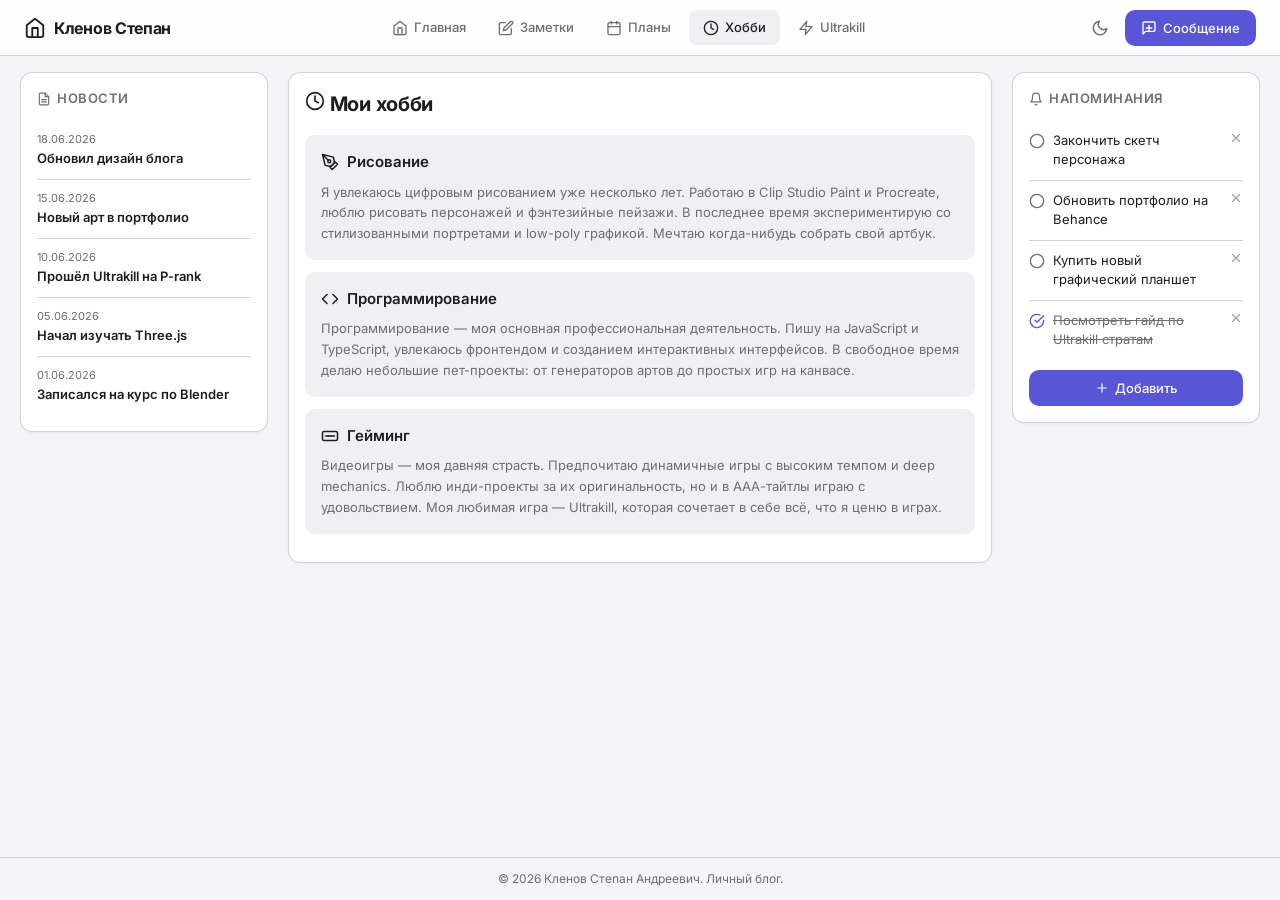
==== hobby.html @ b74d37f8 "Add files via upload" ====
<!DOCTYPE html>
<html lang="ru">
<head>
<meta charset="UTF-8">
<meta name="viewport" content="width=device-width, initial-scale=1.0">
<title>Хобби — Кленов Степан</title>
<link rel="preconnect" href="https://fonts.googleapis.com">
<link href="https://fonts.googleapis.com/css2?family=Inter:wght@400;500;600;700&display=swap" rel="stylesheet">
<link rel="stylesheet" href="styles.css">
</head>
<body>

<header>
  <div class="logo">
    <svg width="22" height="22" viewBox="0 0 24 24" fill="none" stroke="currentColor" stroke-width="2" stroke-linecap="round" stroke-linejoin="round"><path d="M3 9l9-7 9 7v11a2 2 0 0 1-2 2H5a2 2 0 0 1-2-2z"/><polyline points="9 22 9 12 15 12 15 22"/></svg>
    Кленов Степан
  </div>
  <nav id="mainNav">
    <a href="index.html">
      <svg width="16" height="16" viewBox="0 0 24 24" fill="none" stroke="currentColor" stroke-width="2" stroke-linecap="round" stroke-linejoin="round"><path d="M3 9l9-7 9 7v11a2 2 0 0 1-2 2H5a2 2 0 0 1-2-2z"/><polyline points="9 22 9 12 15 12 15 22"/></svg>
      Главная
    </a>
    <a href="note.html">
      <svg width="16" height="16" viewBox="0 0 24 24" fill="none" stroke="currentColor" stroke-width="2" stroke-linecap="round" stroke-linejoin="round"><path d="M11 4H4a2 2 0 0 0-2 2v14a2 2 0 0 0 2 2h14a2 2 0 0 0 2-2v-7"/><path d="M18.5 2.5a2.121 2.121 0 0 1 3 3L12 15l-4 1 1-4 9.5-9.5z"/></svg>
      Заметки
    </a>
    <a href="plan.html">
      <svg width="16" height="16" viewBox="0 0 24 24" fill="none" stroke="currentColor" stroke-width="2" stroke-linecap="round" stroke-linejoin="round"><rect x="3" y="4" width="18" height="18" rx="2" ry="2"/><line x1="16" y1="2" x2="16" y2="6"/><line x1="8" y1="2" x2="8" y2="6"/><line x1="3" y1="10" x2="21" y2="10"/></svg>
      Планы
    </a>
    <a href="hobby.html" class="active">
      <svg width="16" height="16" viewBox="0 0 24 24" fill="none" stroke="currentColor" stroke-width="2" stroke-linecap="round" stroke-linejoin="round"><circle cx="12" cy="12" r="10"/><path d="M12 6v6l4 2"/></svg>
      Хобби
    </a>
    <a href="ultrakill.html">
      <svg width="16" height="16" viewBox="0 0 24 24" fill="none" stroke="currentColor" stroke-width="2" stroke-linecap="round" stroke-linejoin="round"><polygon points="13 2 3 14 12 14 11 22 21 10 12 10 13 2"/></svg>
      Ultrakill
    </a>
  </nav>
  <div class="header-actions">
    <button class="theme-btn" id="themeToggle" title="Сменить тему">
      <svg width="18" height="18" viewBox="0 0 24 24" fill="none" stroke="currentColor" stroke-width="2" stroke-linecap="round" stroke-linejoin="round"><path d="M21 12.79A9 9 0 1 1 11.21 3 7 7 0 0 0 21 12.79z"/></svg>
    </button>
    <button class="modal-btn" id="openModalBtn">
      <svg width="16" height="16" viewBox="0 0 24 24" fill="none" stroke="currentColor" stroke-width="2" stroke-linecap="round" stroke-linejoin="round"><path d="M21 15a2 2 0 0 1-2 2H7l-4 4V5a2 2 0 0 1 2-2h14a2 2 0 0 1 2 2z"/><line x1="12" y1="8" x2="12" y2="16"/><line x1="8" y1="12" x2="16" y2="12"/></svg>
      Сообщение
    </button>
  </div>
</header>

<div class="layout">

  <aside class="col-left">
    <div class="card" id="newsCard">
      <h3>
        <svg width="14" height="14" viewBox="0 0 24 24" fill="none" stroke="currentColor" stroke-width="2" stroke-linecap="round" stroke-linejoin="round"><path d="M14 2H6a2 2 0 0 0-2 2v16a2 2 0 0 0 2 2h12a2 2 0 0 0 2-2V8z"/><polyline points="14 2 14 8 20 8"/><line x1="16" y1="13" x2="8" y2="13"/><line x1="16" y1="17" x2="8" y2="17"/></svg>
        Новости
      </h3>
      <div id="newsList"></div>
    </div>
  </aside>

  <main class="col-center">
    <div class="card">
      <div class="section-header">
        <h2>
          <svg width="20" height="20" viewBox="0 0 24 24" fill="none" stroke="currentColor" stroke-width="2" stroke-linecap="round" stroke-linejoin="round"><circle cx="12" cy="12" r="10"/><path d="M12 6v6l4 2"/></svg>
          Мои хобби
        </h2>
      </div>

      <div class="hobby-card">
        <h3>
          <svg width="18" height="18" viewBox="0 0 24 24" fill="none" stroke="currentColor" stroke-width="2" stroke-linecap="round" stroke-linejoin="round"><path d="M12 19l7-7 3 3-7 7-3-3z"/><path d="M18 13l-1.5-7.5L2 2l3.5 14.5L13 18l5-5z"/><path d="M2 2l7.586 7.586"/><circle cx="11" cy="11" r="2"/></svg>
          Рисование
        </h3>
        <p contenteditable="true" data-key="hobby-drawing">Я увлекаюсь цифровым рисованием уже несколько лет. Работаю в Clip Studio Paint и Procreate, люблю рисовать персонажей и фэнтезийные пейзажи. В последнее время экспериментирую со стилизованными портретами и low-poly графикой. Мечтаю когда-нибудь собрать свой артбук.</p>
      </div>

      <div class="hobby-card">
        <h3>
          <svg width="18" height="18" viewBox="0 0 24 24" fill="none" stroke="currentColor" stroke-width="2" stroke-linecap="round" stroke-linejoin="round"><polyline points="16 18 22 12 16 6"/><polyline points="8 6 2 12 8 18"/></svg>
          Программирование
        </h3>
        <p contenteditable="true" data-key="hobby-coding">Программирование — моя основная профессиональная деятельность. Пишу на JavaScript и TypeScript, увлекаюсь фронтендом и созданием интерактивных интерфейсов. В свободное время делаю небольшие пет-проекты: от генераторов артов до простых игр на канвасе.</p>
      </div>

      <div class="hobby-card">
        <h3>
          <svg width="18" height="18" viewBox="0 0 24 24" fill="none" stroke="currentColor" stroke-width="2" stroke-linecap="round" stroke-linejoin="round"><rect x="2" y="6" width="20" height="12" rx="2"/><path d="M6 12h4"/><path d="M14 12h4"/><path d="M10 12h4"/></svg>
          Гейминг
        </h3>
        <p contenteditable="true" data-key="hobby-gaming">Видеоигры — моя давняя страсть. Предпочитаю динамичные игры с высоким темпом и deep mechanics. Люблю инди-проекты за их оригинальность, но и в ААА-тайтлы играю с удовольствием. Моя любимая игра — Ultrakill, которая сочетает в себе всё, что я ценю в играх.</p>
      </div>
    </div>
  </main>

  <aside class="col-right">
    <div class="card" id="remindersCard">
      <h3>
        <svg width="14" height="14" viewBox="0 0 24 24" fill="none" stroke="currentColor" stroke-width="2" stroke-linecap="round" stroke-linejoin="round"><path d="M18 8A6 6 0 0 0 6 8c0 7-3 9-3 9h18s-3-2-3-9"/><path d="M13.73 21a2 2 0 0 1-3.46 0"/></svg>
        Напоминания
      </h3>
      <div id="reminderList"></div>
      <div style="margin-top:10px;">
        <button class="modal-btn" style="width:100%;justify-content:center;" id="addReminderBtn">
          <svg width="14" height="14" viewBox="0 0 24 24" fill="none" stroke="currentColor" stroke-width="2" stroke-linecap="round" stroke-linejoin="round"><line x1="12" y1="5" x2="12" y2="19"/><line x1="5" y1="12" x2="19" y2="12"/></svg>
          Добавить
        </button>
      </div>
    </div>
  </aside>

</div>

<div class="modal-overlay" id="modalOverlay">
  <div class="modal">
    <h2>
      <svg width="18" height="18" viewBox="0 0 24 24" fill="none" stroke="currentColor" stroke-width="2" stroke-linecap="round" stroke-linejoin="round"><path d="M21 15a2 2 0 0 1-2 2H7l-4 4V5a2 2 0 0 1 2-2h14a2 2 0 0 1 2 2z"/><line x1="12" y1="8" x2="12" y2="16"/><line x1="8" y1="12" x2="16" y2="12"/></svg>
      Оставить сообщение
    </h2>
    <div class="field">
      <label>Ваше имя</label>
      <input type="text" id="modalName" placeholder="Имя" maxlength="50">
    </div>
    <div class="field">
      <label>Сообщение</label>
      <textarea id="modalMsg" placeholder="Текст сообщения..." maxlength="500"></textarea>
    </div>
    <div class="modal-actions">
      <button class="btn-secondary" id="modalCancel">Отмена</button>
      <button class="btn-primary" id="modalSend">
        <svg width="14" height="14" viewBox="0 0 24 24" fill="none" stroke="currentColor" stroke-width="2" stroke-linecap="round" stroke-linejoin="round"><line x1="22" y1="2" x2="11" y2="13"/><polygon points="22 2 15 22 11 13 2 9 22 2"/></svg>
        Отправить
      </button>
    </div>
  </div>
</div>

<footer>
  &copy; 2026 Кленов Степан Андреевич. Личный блог.
</footer>

<script src="script.js"></script>
</body>
</html>
---- styles.css ----
*, *::before, *::after {
  box-sizing: border-box;
  margin: 0;
  padding: 0;
}
:root {
  --bg: #f5f5f7;
  --surface: #ffffff;
  --surface2: #f0f0f2;
  --text: #1d1d1f;
  --text2: #6e6e73;
  --accent: #5856d6;
  --accent-hover: #4a48b8;
  --border: #d2d2d7;
  --shadow: rgba(0,0,0,0.06);
  --news-bg: #fff8e1;
  --reminder-bg: #e8f5e9;
  --news-border: #ffe082;
  --reminder-border: #a5d6a7;
  --header-bg: rgba(255,255,255,0.85);
  --modal-overlay: rgba(0,0,0,0.5);
  --card-radius: 12px;
  --transition: 0.2s ease;
}
[data-theme="dark"] {
  --bg: #1c1c1e;
  --surface: #2c2c2e;
  --surface2: #3a3a3c;
  --text: #f5f5f7;
  --text2: #a1a1a6;
  --accent: #5e5ce6;
  --accent-hover: #7b79f0;
  --border: #48484a;
  --shadow: rgba(0,0,0,0.3);
  --news-bg: #3e3510;
  --reminder-bg: #1b3a1b;
  --news-border: #6d5d1a;
  --reminder-border: #2e7d32;
  --header-bg: rgba(44,44,46,0.9);
  --modal-overlay: rgba(0,0,0,0.7);
}
html, body {
  height: 100%;
  font-family: 'Inter', -apple-system, BlinkMacSystemFont, 'Segoe UI', system-ui, sans-serif;
  background: var(--bg);
  color: var(--text);
  transition: background var(--transition), color var(--transition);
  font-size: 14px;
  line-height: 1.5;
}
body {
  display: flex;
  flex-direction: column;
  min-height: 100vh;
}
a { color: var(--accent); text-decoration: none; }
a:hover { text-decoration: underline; }

header {
  background: var(--header-bg);
  backdrop-filter: blur(16px);
  -webkit-backdrop-filter: blur(16px);
  border-bottom: 1px solid var(--border);
  padding: 0 24px;
  height: 56px;
  display: flex;
  align-items: center;
  justify-content: space-between;
  flex-shrink: 0;
  transition: background var(--transition), border-color var(--transition);
  position: sticky;
  top: 0;
  z-index: 100;
}
.logo {
  font-weight: 700;
  font-size: 16px;
  letter-spacing: -0.3px;
  display: flex;
  align-items: center;
  gap: 8px;
  white-space: nowrap;
}
.logo svg { flex-shrink: 0; }
nav {
  display: flex;
  gap: 4px;
  overflow-x: auto;
  scrollbar-width: none;
  -ms-overflow-style: none;
}
nav::-webkit-scrollbar { display: none; }
nav a {
  color: var(--text2);
  text-decoration: none;
  padding: 8px 14px;
  border-radius: 8px;
  font-size: 13px;
  font-weight: 500;
  display: flex;
  align-items: center;
  gap: 6px;
  white-space: nowrap;
  transition: background var(--transition), color var(--transition);
  cursor: pointer;
}
nav a:hover, nav a.active {
  background: var(--surface2);
  color: var(--text);
  text-decoration: none;
}
nav a svg { flex-shrink: 0; }
.header-actions {
  display: flex;
  align-items: center;
  gap: 10px;
}
.theme-btn {
  background: none;
  border: none;
  cursor: pointer;
  padding: 6px;
  border-radius: 8px;
  color: var(--text2);
  transition: background var(--transition), color var(--transition);
  display: flex;
  align-items: center;
  justify-content: center;
}
.theme-btn:hover {
  background: var(--surface2);
  color: var(--text);
}

.layout {
  display: flex;
  flex: 1;
  overflow: hidden;
  padding: 16px 20px;
  gap: 16px;
  min-height: 0;
}
.col-left, .col-right {
  width: 20%;
  min-width: 200px;
  max-width: 260px;
  display: flex;
  flex-direction: column;
  gap: 10px;
  overflow-y: auto;
}
.col-center {
  flex: 1;
  min-width: 0;
  overflow-y: auto;
  padding: 0 4px;
}
.col-left { order: 0; }
.col-center { order: 1; }
.col-right { order: 2; }

.card {
  background: var(--surface);
  border-radius: var(--card-radius);
  padding: 16px;
  box-shadow: 0 1px 3px var(--shadow);
  border: 1px solid var(--border);
  transition: background var(--transition), border-color var(--transition), box-shadow var(--transition);
}
.card h3 {
  font-size: 13px;
  font-weight: 600;
  text-transform: uppercase;
  letter-spacing: 0.5px;
  color: var(--text2);
  margin-bottom: 12px;
  display: flex;
  align-items: center;
  gap: 6px;
}

.news-item, .reminder-item {
  padding: 10px 0;
  border-bottom: 1px solid var(--border);
  font-size: 13px;
}
.news-item:last-child, .reminder-item:last-child {
  border-bottom: none;
}
.news-date {
  font-size: 11px;
  color: var(--text2);
  display: block;
  margin-bottom: 2px;
}
.news-title {
  font-weight: 600;
  font-size: 13px;
}
.reminder-item {
  display: flex;
  align-items: flex-start;
  gap: 8px;
}
.reminder-item.done .reminder-text {
  text-decoration: line-through;
  color: var(--text2);
}
.reminder-check {
  cursor: pointer;
  margin-top: 2px;
  flex-shrink: 0;
}
.reminder-text {
  flex: 1;
  font-size: 13px;
}
.reminder-del {
  cursor: pointer;
  flex-shrink: 0;
  opacity: 0.4;
  transition: opacity var(--transition);
}
.reminder-del:hover { opacity: 1; }

.profile {
  text-align: center;
  padding: 32px 0 24px;
}
.avatar {
  width: 96px;
  height: 96px;
  border-radius: 50%;
  background: var(--accent);
  display: flex;
  align-items: center;
  justify-content: center;
  margin: 0 auto 16px;
  color: #fff;
  font-size: 32px;
  font-weight: 700;
  letter-spacing: 2px;
}
.profile h1 {
  font-size: 24px;
  font-weight: 700;
  margin-bottom: 4px;
}
.profile .tagline {
  color: var(--text2);
  font-size: 15px;
}
.bio-cards {
  display: grid;
  grid-template-columns: 1fr 1fr;
  gap: 12px;
  margin-top: 20px;
}
.bio-card {
  background: var(--surface2);
  border-radius: 10px;
  padding: 16px;
  text-align: center;
  transition: background var(--transition), transform var(--transition);
}
.bio-card:hover {
  transform: translateY(-2px);
}
.bio-card svg { margin-bottom: 8px; }
.bio-card h4 { font-size: 14px; margin-bottom: 4px; }
.bio-card p { font-size: 12px; color: var(--text2); }

.note-form {
  display: flex;
  gap: 8px;
  margin-bottom: 16px;
}
.note-form input {
  flex: 1;
  padding: 10px 14px;
  border: 1px solid var(--border);
  border-radius: 10px;
  background: var(--surface2);
  color: var(--text);
  font-family: inherit;
  font-size: 13px;
  outline: none;
  transition: border-color var(--transition), background var(--transition);
}
.note-form input:focus {
  border-color: var(--accent);
  background: var(--surface);
}
.note-form button, .modal-btn {
  padding: 10px 16px;
  background: var(--accent);
  color: #fff;
  border: none;
  border-radius: 10px;
  font-family: inherit;
  font-size: 13px;
  font-weight: 500;
  cursor: pointer;
  display: flex;
  align-items: center;
  gap: 6px;
  transition: background var(--transition), transform var(--transition);
}
.note-form button:hover, .modal-btn:hover {
  background: var(--accent-hover);
  transform: translateY(-1px);
}
.note-list {
  display: flex;
  flex-direction: column;
  gap: 8px;
}
.note-item {
  background: var(--surface2);
  border-radius: 10px;
  padding: 14px 16px;
  display: flex;
  justify-content: space-between;
  align-items: flex-start;
  gap: 10px;
  transition: background var(--transition);
}
.note-item:hover { background: var(--border); }
.note-item .note-text { flex: 1; font-size: 13px; line-height: 1.4; }
.note-item .note-del {
  cursor: pointer;
  flex-shrink: 0;
  opacity: 0.3;
  transition: opacity var(--transition);
}
.note-item .note-del:hover { opacity: 1; }
.note-item .note-date {
  font-size: 11px;
  color: var(--text2);
  display: block;
  margin-top: 4px;
}

.plan-form {
  display: flex;
  gap: 8px;
  margin-bottom: 16px;
}
.plan-form input {
  flex: 1;
  padding: 10px 14px;
  border: 1px solid var(--border);
  border-radius: 10px;
  background: var(--surface2);
  color: var(--text);
  font-family: inherit;
  font-size: 13px;
  outline: none;
  transition: border-color var(--transition), background var(--transition);
}
.plan-form input:focus {
  border-color: var(--accent);
  background: var(--surface);
}
.plan-form button {
  padding: 10px 16px;
  background: var(--accent);
  color: #fff;
  border: none;
  border-radius: 10px;
  font-family: inherit;
  font-size: 13px;
  font-weight: 500;
  cursor: pointer;
  display: flex;
  align-items: center;
  gap: 6px;
  transition: background var(--transition), transform var(--transition);
}
.plan-form button:hover {
  background: var(--accent-hover);
  transform: translateY(-1px);
}
.plan-list {
  display: flex;
  flex-direction: column;
  gap: 6px;
}
.plan-item {
  background: var(--surface2);
  border-radius: 10px;
  padding: 12px 14px;
  display: flex;
  align-items: center;
  gap: 10px;
  transition: background var(--transition);
}
.plan-item:hover { background: var(--border); }
.plan-check {
  cursor: pointer;
  flex-shrink: 0;
}
.plan-text {
  flex: 1;
  font-size: 13px;
}
.plan-item.done .plan-text {
  text-decoration: line-through;
  color: var(--text2);
}
.plan-del {
  cursor: pointer;
  flex-shrink: 0;
  opacity: 0.3;
  transition: opacity var(--transition);
}
.plan-del:hover { opacity: 1; }

.hobby-card {
  background: var(--surface2);
  border-radius: 10px;
  padding: 16px;
  margin-bottom: 12px;
  transition: background var(--transition), transform var(--transition);
}
.hobby-card:hover {
  transform: translateY(-2px);
}
.hobby-card h3 {
  font-size: 15px;
  font-weight: 600;
  margin-bottom: 8px;
  display: flex;
  align-items: center;
  gap: 8px;
  text-transform: none;
  letter-spacing: normal;
  color: var(--text);
}
.hobby-card p {
  font-size: 13px;
  color: var(--text2);
  line-height: 1.6;
}

.game-header {
  text-align: center;
  padding: 20px 0;
}
.game-header h2 {
  font-size: 28px;
  font-weight: 700;
  margin-bottom: 4px;
}
.game-header .sub {
  color: var(--text2);
  font-size: 14px;
  font-weight: 500;
}
.game-section {
  margin-bottom: 20px;
}
.game-section h3 {
  font-size: 16px;
  font-weight: 600;
  margin-bottom: 8px;
  display: flex;
  align-items: center;
  gap: 8px;
}
.game-section p {
  font-size: 13px;
  color: var(--text2);
  line-height: 1.7;
  margin-bottom: 8px;
}

.section-header {
  display: flex;
  align-items: center;
  justify-content: space-between;
  margin-bottom: 16px;
}
.section-header h2 {
  font-size: 20px;
  font-weight: 700;
  letter-spacing: -0.3px;
}

.modal-overlay {
  display: none;
  position: fixed;
  inset: 0;
  background: var(--modal-overlay);
  z-index: 200;
  align-items: center;
  justify-content: center;
  animation: fadeIn 0.2s ease;
}
.modal-overlay.open {
  display: flex;
}
@keyframes fadeIn {
  from { opacity: 0; }
  to { opacity: 1; }
}
.modal {
  background: var(--surface);
  border-radius: 16px;
  padding: 28px;
  width: 90%;
  max-width: 440px;
  box-shadow: 0 20px 60px rgba(0,0,0,0.3);
  animation: slideUp 0.25s ease;
}
@keyframes slideUp {
  from { transform: translateY(20px); opacity: 0; }
  to { transform: translateY(0); opacity: 1; }
}
.modal h2 {
  font-size: 18px;
  font-weight: 600;
  margin-bottom: 16px;
  display: flex;
  align-items: center;
  gap: 8px;
}
.modal .field {
  margin-bottom: 14px;
}
.modal label {
  display: block;
  font-size: 12px;
  font-weight: 500;
  color: var(--text2);
  margin-bottom: 4px;
}
.modal input, .modal textarea {
  width: 100%;
  padding: 10px 14px;
  border: 1px solid var(--border);
  border-radius: 10px;
  background: var(--surface2);
  color: var(--text);
  font-family: inherit;
  font-size: 13px;
  outline: none;
  transition: border-color var(--transition), background var(--transition);
}
.modal input:focus, .modal textarea:focus {
  border-color: var(--accent);
  background: var(--surface);
}
.modal textarea {
  resize: vertical;
  min-height: 80px;
}
.modal-actions {
  display: flex;
  gap: 8px;
  justify-content: flex-end;
  margin-top: 8px;
}
.modal-actions button {
  padding: 10px 20px;
  border: none;
  border-radius: 10px;
  font-family: inherit;
  font-size: 13px;
  font-weight: 500;
  cursor: pointer;
  transition: background var(--transition), transform var(--transition);
}
.modal-actions .btn-primary {
  background: var(--accent);
  color: #fff;
}
.modal-actions .btn-primary:hover {
  background: var(--accent-hover);
  transform: translateY(-1px);
}
.modal-actions .btn-secondary {
  background: var(--surface2);
  color: var(--text);
}
.modal-actions .btn-secondary:hover {
  background: var(--border);
  transform: translateY(-1px);
}

[contenteditable="true"]:focus {
  outline: 2px solid var(--accent);
  outline-offset: 2px;
  border-radius: 4px;
}
[contenteditable="true"]:hover {
  background: rgba(88,86,214,0.06);
  border-radius: 4px;
}

footer {
  border-top: 1px solid var(--border);
  padding: 12px 24px;
  text-align: center;
  font-size: 12px;
  color: var(--text2);
  flex-shrink: 0;
  transition: border-color var(--transition);
}

::-webkit-scrollbar { width: 6px; }
::-webkit-scrollbar-track { background: transparent; }
::-webkit-scrollbar-thumb { background: var(--border); border-radius: 3px; }
::-webkit-scrollbar-thumb:hover { background: var(--text2); }

@media (max-width: 1024px) {
  .col-left, .col-right { min-width: 160px; }
}
@media (max-width: 820px) {
  .layout { flex-direction: column; padding: 12px; gap: 12px; }
  .col-left, .col-right { width: 100%; min-width: 0; max-width: none; flex-direction: row; flex-wrap: wrap; overflow: visible; }
  .col-left .card, .col-right .card { flex: 1; min-width: 200px; }
  .col-center { overflow: visible; }
  header { padding: 0 12px; }
}
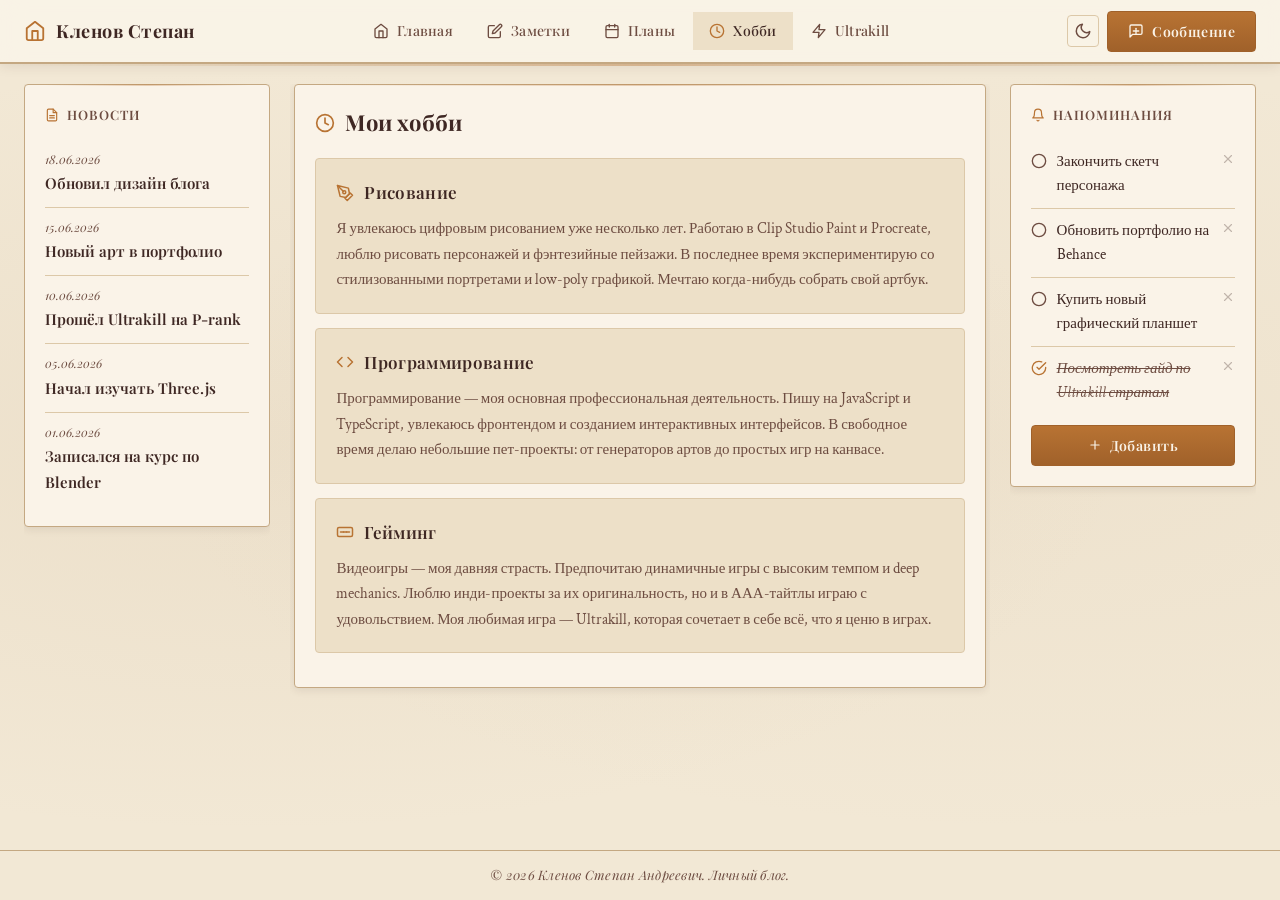
==== commit c31cc343: "Add files via upload" ====
--- a/hobby.html
+++ b/hobby.html
@@ -4,8 +4,6 @@
 <meta charset="UTF-8">
 <meta name="viewport" content="width=device-width, initial-scale=1.0">
 <title>Хобби — Кленов Степан</title>
-<link rel="preconnect" href="https://fonts.googleapis.com">
-<link href="https://fonts.googleapis.com/css2?family=Inter:wght@400;500;600;700&display=swap" rel="stylesheet">
 <link rel="stylesheet" href="styles.css">
 </head>
 <body>
--- a/styles.css
+++ b/styles.css
@@ -1,68 +1,95 @@
+@import url('https://fonts.googleapis.com/css2?family=Playfair+Display:ital,wght@0,400;0,600;0,700;1,400&family=Crimson+Text:ital,wght@0,400;0,600;0,700;1,400&display=swap');
+
 *, *::before, *::after {
   box-sizing: border-box;
   margin: 0;
   padding: 0;
 }
+
 :root {
-  --bg: #f5f5f7;
-  --surface: #ffffff;
-  --surface2: #f0f0f2;
-  --text: #1d1d1f;
-  --text2: #6e6e73;
-  --accent: #5856d6;
-  --accent-hover: #4a48b8;
-  --border: #d2d2d7;
-  --shadow: rgba(0,0,0,0.06);
-  --news-bg: #fff8e1;
-  --reminder-bg: #e8f5e9;
-  --news-border: #ffe082;
-  --reminder-border: #a5d6a7;
-  --header-bg: rgba(255,255,255,0.85);
-  --modal-overlay: rgba(0,0,0,0.5);
-  --card-radius: 12px;
-  --transition: 0.2s ease;
-}
+  --bg: #f2e8d5;
+  --surface: #faf3e8;
+  --surface2: #ede0c8;
+  --text: #3e2723;
+  --text2: #6d4c41;
+  --accent: #b87333;
+  --accent-hover: #a0612a;
+  --border: #c4a882;
+  --border-light: #dcc8a8;
+  --shadow: rgba(62,39,35,0.1);
+  --header-bg: rgba(250,243,232,0.92);
+  --modal-overlay: rgba(30,20,15,0.6);
+  --card-radius: 4px;
+  --transition: 0.25s ease;
+  --font-heading: 'Playfair Display', 'Georgia', serif;
+  --font-body: 'Crimson Text', 'Georgia', serif;
+  --gear-opacity: 0.06;
+}
+
 [data-theme="dark"] {
-  --bg: #1c1c1e;
-  --surface: #2c2c2e;
-  --surface2: #3a3a3c;
-  --text: #f5f5f7;
-  --text2: #a1a1a6;
-  --accent: #5e5ce6;
-  --accent-hover: #7b79f0;
-  --border: #48484a;
-  --shadow: rgba(0,0,0,0.3);
-  --news-bg: #3e3510;
-  --reminder-bg: #1b3a1b;
-  --news-border: #6d5d1a;
-  --reminder-border: #2e7d32;
-  --header-bg: rgba(44,44,46,0.9);
+  --bg: #1a0f0a;
+  --surface: #2c1810;
+  --surface2: #3e2723;
+  --text: #ede0d4;
+  --text2: #a1887f;
+  --accent: #d4a574;
+  --accent-hover: #c4915e;
+  --border: #5d4037;
+  --border-light: #4e342e;
+  --shadow: rgba(0,0,0,0.4);
+  --header-bg: rgba(44,24,16,0.92);
   --modal-overlay: rgba(0,0,0,0.7);
-}
+  --gear-opacity: 0.08;
+}
+
 html, body {
   height: 100%;
-  font-family: 'Inter', -apple-system, BlinkMacSystemFont, 'Segoe UI', system-ui, sans-serif;
+  font-family: var(--font-body);
   background: var(--bg);
   color: var(--text);
   transition: background var(--transition), color var(--transition);
-  font-size: 14px;
-  line-height: 1.5;
-}
+  font-size: 16px;
+  line-height: 1.6;
+}
+
 body {
   display: flex;
   flex-direction: column;
   min-height: 100vh;
-}
-a { color: var(--accent); text-decoration: none; }
-a:hover { text-decoration: underline; }
+  background-image:
+    radial-gradient(ellipse at 20% 50%, rgba(201,175,140,0.15) 0%, transparent 60%),
+    radial-gradient(ellipse at 80% 50%, rgba(201,175,140,0.10) 0%, transparent 60%);
+}
+
+[data-theme="dark"] body {
+  background-image:
+    radial-gradient(ellipse at 20% 50%, rgba(180,140,100,0.08) 0%, transparent 60%),
+    radial-gradient(ellipse at 80% 50%, rgba(180,140,100,0.06) 0%, transparent 60%);
+}
+
+a {
+  color: var(--accent);
+  text-decoration: none;
+  transition: color var(--transition);
+}
+a:hover {
+  color: var(--accent-hover);
+  text-decoration: underline;
+}
+
+h1, h2, h3, h4, h5, h6 {
+  font-family: var(--font-heading);
+  font-weight: 600;
+  letter-spacing: 0.01em;
+}
 
 header {
   background: var(--header-bg);
-  backdrop-filter: blur(16px);
-  -webkit-backdrop-filter: blur(16px);
-  border-bottom: 1px solid var(--border);
+  backdrop-filter: blur(12px);
+  -webkit-backdrop-filter: blur(12px);
+  border-bottom: 2px solid var(--border);
   padding: 0 24px;
-  height: 56px;
+  height: 64px;
   display: flex;
   align-items: center;
   justify-content: space-between;
@@ -71,20 +98,36 @@
   position: sticky;
   top: 0;
   z-index: 100;
-}
+  box-shadow: 0 2px 12px var(--shadow);
+}
+
+header::after {
+  content: '';
+  position: absolute;
+  bottom: -4px;
+  left: 0;
+  right: 0;
+  height: 2px;
+  background: linear-gradient(90deg, transparent, var(--accent), transparent);
+  opacity: 0.4;
+}
+
 .logo {
+  font-family: var(--font-heading);
   font-weight: 700;
-  font-size: 16px;
-  letter-spacing: -0.3px;
-  display: flex;
-  align-items: center;
-  gap: 8px;
+  font-size: 18px;
+  letter-spacing: 0.03em;
+  display: flex;
+  align-items: center;
+  gap: 10px;
   white-space: nowrap;
-}
-.logo svg { flex-shrink: 0; }
+  color: var(--text);
+}
+.logo svg { flex-shrink: 0; stroke: var(--accent); }
+
 nav {
   display: flex;
-  gap: 4px;
+  gap: 2px;
   overflow-x: auto;
   scrollbar-width: none;
   -ms-overflow-style: none;
@@ -93,36 +136,44 @@
 nav a {
   color: var(--text2);
   text-decoration: none;
-  padding: 8px 14px;
-  border-radius: 8px;
-  font-size: 13px;
+  padding: 8px 16px;
+  border-radius: 0;
+  font-family: var(--font-heading);
+  font-size: 14px;
   font-weight: 500;
   display: flex;
   align-items: center;
-  gap: 6px;
+  gap: 8px;
   white-space: nowrap;
   transition: background var(--transition), color var(--transition);
   cursor: pointer;
+  border-bottom: 2px solid transparent;
+  margin-bottom: -2px;
+  letter-spacing: 0.02em;
 }
 nav a:hover, nav a.active {
   background: var(--surface2);
   color: var(--text);
   text-decoration: none;
-}
-nav a svg { flex-shrink: 0; }
+  border-bottom-color: var(--accent);
+}
+nav a svg { flex-shrink: 0; stroke: currentColor; }
+nav a:hover svg, nav a.active svg { stroke: var(--accent); }
+
 .header-actions {
   display: flex;
   align-items: center;
-  gap: 10px;
-}
+  gap: 8px;
+}
+
 .theme-btn {
   background: none;
-  border: none;
+  border: 1px solid var(--border-light);
   cursor: pointer;
   padding: 6px;
-  border-radius: 8px;
-  color: var(--text2);
-  transition: background var(--transition), color var(--transition);
+  border-radius: 4px;
+  color: var(--text2);
+  transition: background var(--transition), color var(--transition), border-color var(--transition);
   display: flex;
   align-items: center;
   justify-content: center;
@@ -130,23 +181,25 @@
 .theme-btn:hover {
   background: var(--surface2);
   color: var(--text);
+  border-color: var(--accent);
 }
 
 .layout {
   display: flex;
   flex: 1;
   overflow: hidden;
-  padding: 16px 20px;
-  gap: 16px;
+  padding: 20px 24px;
+  gap: 20px;
   min-height: 0;
 }
+
 .col-left, .col-right {
   width: 20%;
   min-width: 200px;
   max-width: 260px;
   display: flex;
   flex-direction: column;
-  gap: 10px;
+  gap: 12px;
   overflow-y: auto;
 }
 .col-center {
@@ -162,154 +215,217 @@
 .card {
   background: var(--surface);
   border-radius: var(--card-radius);
-  padding: 16px;
-  box-shadow: 0 1px 3px var(--shadow);
+  padding: 20px;
+  box-shadow: 0 2px 8px var(--shadow);
   border: 1px solid var(--border);
   transition: background var(--transition), border-color var(--transition), box-shadow var(--transition);
-}
+  position: relative;
+}
+
+.card::before {
+  content: '';
+  position: absolute;
+  top: -1px;
+  left: 20px;
+  right: 20px;
+  height: 2px;
+  background: linear-gradient(90deg, transparent, var(--accent), transparent);
+  opacity: 0.3;
+}
+
 .card h3 {
+  font-family: var(--font-heading);
   font-size: 13px;
   font-weight: 600;
   text-transform: uppercase;
-  letter-spacing: 0.5px;
-  color: var(--text2);
-  margin-bottom: 12px;
-  display: flex;
-  align-items: center;
-  gap: 6px;
-}
+  letter-spacing: 0.08em;
+  color: var(--text2);
+  margin-bottom: 14px;
+  display: flex;
+  align-items: center;
+  gap: 8px;
+}
+.card h3 svg { stroke: var(--accent); }
 
 .news-item, .reminder-item {
   padding: 10px 0;
-  border-bottom: 1px solid var(--border);
-  font-size: 13px;
+  border-bottom: 1px solid var(--border-light);
+  font-size: 15px;
 }
 .news-item:last-child, .reminder-item:last-child {
   border-bottom: none;
 }
 .news-date {
-  font-size: 11px;
+  font-size: 12px;
   color: var(--text2);
   display: block;
   margin-bottom: 2px;
+  font-family: var(--font-heading);
+  font-style: italic;
 }
 .news-title {
   font-weight: 600;
-  font-size: 13px;
+  font-size: 15px;
+  font-family: var(--font-heading);
 }
 .reminder-item {
   display: flex;
   align-items: flex-start;
-  gap: 8px;
+  gap: 10px;
 }
 .reminder-item.done .reminder-text {
   text-decoration: line-through;
   color: var(--text2);
+  font-style: italic;
 }
 .reminder-check {
   cursor: pointer;
-  margin-top: 2px;
+  margin-top: 3px;
   flex-shrink: 0;
 }
 .reminder-text {
   flex: 1;
-  font-size: 13px;
+  font-size: 15px;
 }
 .reminder-del {
   cursor: pointer;
   flex-shrink: 0;
-  opacity: 0.4;
+  opacity: 0.3;
   transition: opacity var(--transition);
 }
 .reminder-del:hover { opacity: 1; }
 
 .profile {
   text-align: center;
-  padding: 32px 0 24px;
+  padding: 28px 0 20px;
 }
 .avatar {
-  width: 96px;
-  height: 96px;
+  width: 100px;
+  height: 100px;
   border-radius: 50%;
-  background: var(--accent);
+  background: linear-gradient(135deg, var(--accent), #8B6914);
   display: flex;
   align-items: center;
   justify-content: center;
-  margin: 0 auto 16px;
-  color: #fff;
-  font-size: 32px;
+  margin: 0 auto 18px;
+  color: #faf3e8;
+  font-family: var(--font-heading);
+  font-size: 34px;
   font-weight: 700;
-  letter-spacing: 2px;
+  letter-spacing: 3px;
+  border: 3px solid var(--border);
+  box-shadow: 0 4px 12px var(--shadow), inset 0 0 20px rgba(255,215,150,0.2);
 }
 .profile h1 {
-  font-size: 24px;
+  font-size: 28px;
   font-weight: 700;
   margin-bottom: 4px;
+  letter-spacing: 0.02em;
 }
 .profile .tagline {
   color: var(--text2);
-  font-size: 15px;
+  font-size: 16px;
+  font-style: italic;
+  font-family: var(--font-heading);
 }
 .bio-cards {
   display: grid;
   grid-template-columns: 1fr 1fr;
-  gap: 12px;
-  margin-top: 20px;
+  gap: 14px;
+  margin-top: 24px;
 }
 .bio-card {
   background: var(--surface2);
-  border-radius: 10px;
-  padding: 16px;
+  border-radius: var(--card-radius);
+  padding: 20px 16px;
   text-align: center;
-  transition: background var(--transition), transform var(--transition);
+  transition: background var(--transition), transform var(--transition), box-shadow var(--transition);
+  cursor: pointer;
+  display: block;
+  color: var(--text);
+  text-decoration: none;
+  border: 1px solid var(--border-light);
+  position: relative;
 }
 .bio-card:hover {
-  transform: translateY(-2px);
-}
-.bio-card svg { margin-bottom: 8px; }
-.bio-card h4 { font-size: 14px; margin-bottom: 4px; }
-.bio-card p { font-size: 12px; color: var(--text2); }
+  transform: translateY(-3px);
+  box-shadow: 0 6px 20px var(--shadow);
+  border-color: var(--accent);
+  text-decoration: none;
+  color: var(--text);
+}
+.bio-card:active {
+  transform: translateY(-1px);
+}
+.bio-card svg {
+  margin-bottom: 10px;
+  stroke: var(--accent);
+  transition: transform var(--transition);
+}
+.bio-card:hover svg {
+  transform: scale(1.1);
+}
+.bio-card h4 {
+  font-family: var(--font-heading);
+  font-size: 15px;
+  font-weight: 600;
+  margin-bottom: 4px;
+}
+.bio-card p {
+  font-size: 13px;
+  color: var(--text2);
+  line-height: 1.4;
+}
 
 .note-form {
   display: flex;
-  gap: 8px;
-  margin-bottom: 16px;
+  gap: 10px;
+  margin-bottom: 18px;
 }
 .note-form input {
   flex: 1;
-  padding: 10px 14px;
+  padding: 10px 16px;
   border: 1px solid var(--border);
-  border-radius: 10px;
-  background: var(--surface2);
-  color: var(--text);
-  font-family: inherit;
-  font-size: 13px;
+  border-radius: var(--card-radius);
+  background: var(--surface2);
+  color: var(--text);
+  font-family: var(--font-body);
+  font-size: 15px;
   outline: none;
-  transition: border-color var(--transition), background var(--transition);
+  transition: border-color var(--transition), background var(--transition), box-shadow var(--transition);
 }
 .note-form input:focus {
   border-color: var(--accent);
   background: var(--surface);
-}
+  box-shadow: 0 0 0 2px rgba(183,115,51,0.15);
+}
+.note-form input::placeholder { color: var(--text2); opacity: 0.7; }
+
 .note-form button, .modal-btn {
-  padding: 10px 16px;
-  background: var(--accent);
-  color: #fff;
-  border: none;
-  border-radius: 10px;
-  font-family: inherit;
-  font-size: 13px;
-  font-weight: 500;
-  cursor: pointer;
-  display: flex;
-  align-items: center;
-  gap: 6px;
-  transition: background var(--transition), transform var(--transition);
+  padding: 10px 20px;
+  background: linear-gradient(180deg, var(--accent) 0%, var(--accent-hover) 100%);
+  color: #faf3e8;
+  border: 1px solid var(--accent-hover);
+  border-radius: var(--card-radius);
+  font-family: var(--font-heading);
+  font-size: 14px;
+  font-weight: 600;
+  cursor: pointer;
+  display: flex;
+  align-items: center;
+  gap: 8px;
+  transition: background var(--transition), transform var(--transition), box-shadow var(--transition);
+  letter-spacing: 0.03em;
 }
 .note-form button:hover, .modal-btn:hover {
-  background: var(--accent-hover);
+  background: linear-gradient(180deg, var(--accent-hover) 0%, #8B5E2A 100%);
   transform: translateY(-1px);
-}
+  box-shadow: 0 4px 12px rgba(183,115,51,0.3);
+}
+.note-form button:active, .modal-btn:active {
+  transform: translateY(0);
+}
+
 .note-list {
   display: flex;
   flex-direction: column;
@@ -317,175 +433,215 @@
 }
 .note-item {
   background: var(--surface2);
-  border-radius: 10px;
-  padding: 14px 16px;
+  border-radius: var(--card-radius);
+  padding: 14px 18px;
   display: flex;
   justify-content: space-between;
   align-items: flex-start;
-  gap: 10px;
+  gap: 12px;
   transition: background var(--transition);
-}
-.note-item:hover { background: var(--border); }
-.note-item .note-text { flex: 1; font-size: 13px; line-height: 1.4; }
+  border-left: 3px solid var(--accent);
+}
+.note-item:hover { background: var(--border-light); }
+.note-item .note-text { flex: 1; font-size: 15px; line-height: 1.5; font-family: var(--font-body); }
 .note-item .note-del {
   cursor: pointer;
   flex-shrink: 0;
-  opacity: 0.3;
+  opacity: 0.2;
   transition: opacity var(--transition);
 }
 .note-item .note-del:hover { opacity: 1; }
 .note-item .note-date {
-  font-size: 11px;
+  font-size: 12px;
   color: var(--text2);
   display: block;
   margin-top: 4px;
+  font-family: var(--font-heading);
+  font-style: italic;
 }
 
 .plan-form {
   display: flex;
-  gap: 8px;
-  margin-bottom: 16px;
+  gap: 10px;
+  margin-bottom: 18px;
 }
 .plan-form input {
   flex: 1;
-  padding: 10px 14px;
+  padding: 10px 16px;
   border: 1px solid var(--border);
-  border-radius: 10px;
-  background: var(--surface2);
-  color: var(--text);
-  font-family: inherit;
-  font-size: 13px;
+  border-radius: var(--card-radius);
+  background: var(--surface2);
+  color: var(--text);
+  font-family: var(--font-body);
+  font-size: 15px;
   outline: none;
-  transition: border-color var(--transition), background var(--transition);
+  transition: border-color var(--transition), background var(--transition), box-shadow var(--transition);
 }
 .plan-form input:focus {
   border-color: var(--accent);
   background: var(--surface);
-}
+  box-shadow: 0 0 0 2px rgba(183,115,51,0.15);
+}
+.plan-form input::placeholder { color: var(--text2); opacity: 0.7; }
 .plan-form button {
-  padding: 10px 16px;
-  background: var(--accent);
-  color: #fff;
-  border: none;
-  border-radius: 10px;
-  font-family: inherit;
-  font-size: 13px;
-  font-weight: 500;
-  cursor: pointer;
-  display: flex;
-  align-items: center;
-  gap: 6px;
-  transition: background var(--transition), transform var(--transition);
+  padding: 10px 20px;
+  background: linear-gradient(180deg, var(--accent) 0%, var(--accent-hover) 100%);
+  color: #faf3e8;
+  border: 1px solid var(--accent-hover);
+  border-radius: var(--card-radius);
+  font-family: var(--font-heading);
+  font-size: 14px;
+  font-weight: 600;
+  cursor: pointer;
+  display: flex;
+  align-items: center;
+  gap: 8px;
+  transition: background var(--transition), transform var(--transition), box-shadow var(--transition);
+  letter-spacing: 0.03em;
 }
 .plan-form button:hover {
-  background: var(--accent-hover);
+  background: linear-gradient(180deg, var(--accent-hover) 0%, #8B5E2A 100%);
   transform: translateY(-1px);
+  box-shadow: 0 4px 12px rgba(183,115,51,0.3);
 }
 .plan-list {
   display: flex;
   flex-direction: column;
-  gap: 6px;
+  gap: 8px;
 }
 .plan-item {
   background: var(--surface2);
-  border-radius: 10px;
-  padding: 12px 14px;
-  display: flex;
-  align-items: center;
-  gap: 10px;
+  border-radius: var(--card-radius);
+  padding: 12px 16px;
+  display: flex;
+  align-items: center;
+  gap: 12px;
   transition: background var(--transition);
-}
-.plan-item:hover { background: var(--border); }
+  border-left: 3px solid var(--border);
+}
+.plan-item:hover { background: var(--border-light); }
+.plan-item.done {
+  border-left-color: var(--accent);
+}
 .plan-check {
   cursor: pointer;
   flex-shrink: 0;
 }
 .plan-text {
   flex: 1;
-  font-size: 13px;
+  font-size: 15px;
+  font-family: var(--font-body);
 }
 .plan-item.done .plan-text {
   text-decoration: line-through;
   color: var(--text2);
+  font-style: italic;
 }
 .plan-del {
   cursor: pointer;
   flex-shrink: 0;
-  opacity: 0.3;
+  opacity: 0.2;
   transition: opacity var(--transition);
 }
 .plan-del:hover { opacity: 1; }
 
 .hobby-card {
   background: var(--surface2);
-  border-radius: 10px;
-  padding: 16px;
-  margin-bottom: 12px;
-  transition: background var(--transition), transform var(--transition);
+  border-radius: var(--card-radius);
+  padding: 20px;
+  margin-bottom: 14px;
+  transition: background var(--transition), transform var(--transition), box-shadow var(--transition);
+  border: 1px solid var(--border-light);
+  position: relative;
 }
 .hobby-card:hover {
   transform: translateY(-2px);
+  box-shadow: 0 4px 16px var(--shadow);
+  border-color: var(--accent);
 }
 .hobby-card h3 {
-  font-size: 15px;
-  font-weight: 600;
-  margin-bottom: 8px;
-  display: flex;
-  align-items: center;
-  gap: 8px;
+  font-family: var(--font-heading);
+  font-size: 17px;
+  font-weight: 600;
+  margin-bottom: 10px;
+  display: flex;
+  align-items: center;
+  gap: 10px;
   text-transform: none;
-  letter-spacing: normal;
-  color: var(--text);
-}
+  letter-spacing: 0.02em;
+  color: var(--text);
+}
+.hobby-card h3 svg { stroke: var(--accent); }
 .hobby-card p {
-  font-size: 13px;
-  color: var(--text2);
-  line-height: 1.6;
+  font-size: 15px;
+  color: var(--text2);
+  line-height: 1.7;
 }
 
 .game-header {
   text-align: center;
-  padding: 20px 0;
+  padding: 24px 0 16px;
+  position: relative;
+}
+.game-header::after {
+  content: '';
+  display: block;
+  width: 120px;
+  height: 2px;
+  background: linear-gradient(90deg, transparent, var(--accent), transparent);
+  margin: 16px auto 0;
 }
 .game-header h2 {
-  font-size: 28px;
+  font-size: 32px;
   font-weight: 700;
   margin-bottom: 4px;
+  letter-spacing: 0.06em;
 }
 .game-header .sub {
   color: var(--text2);
-  font-size: 14px;
-  font-weight: 500;
+  font-size: 15px;
+  font-style: italic;
+  font-family: var(--font-heading);
 }
 .game-section {
-  margin-bottom: 20px;
+  margin-bottom: 24px;
+  padding: 0 4px;
 }
 .game-section h3 {
-  font-size: 16px;
-  font-weight: 600;
-  margin-bottom: 8px;
-  display: flex;
-  align-items: center;
-  gap: 8px;
-}
+  font-family: var(--font-heading);
+  font-size: 18px;
+  font-weight: 600;
+  margin-bottom: 10px;
+  display: flex;
+  align-items: center;
+  gap: 10px;
+  border-bottom: 1px solid var(--border-light);
+  padding-bottom: 6px;
+}
+.game-section h3 svg { stroke: var(--accent); }
 .game-section p {
-  font-size: 13px;
-  color: var(--text2);
-  line-height: 1.7;
-  margin-bottom: 8px;
+  font-size: 15px;
+  color: var(--text2);
+  line-height: 1.8;
+  margin-bottom: 10px;
 }
 
 .section-header {
   display: flex;
   align-items: center;
   justify-content: space-between;
-  margin-bottom: 16px;
+  margin-bottom: 18px;
 }
 .section-header h2 {
-  font-size: 20px;
+  font-family: var(--font-heading);
+  font-size: 22px;
   font-weight: 700;
-  letter-spacing: -0.3px;
-}
+  letter-spacing: 0.01em;
+  display: flex;
+  align-items: center;
+  gap: 10px;
+}
+.section-header h2 svg { stroke: var(--accent); }
 
 .modal-overlay {
   display: none;
@@ -495,7 +651,7 @@
   z-index: 200;
   align-items: center;
   justify-content: center;
-  animation: fadeIn 0.2s ease;
+  animation: fadeIn 0.25s ease;
 }
 .modal-overlay.open {
   display: flex;
@@ -506,120 +662,152 @@
 }
 .modal {
   background: var(--surface);
-  border-radius: 16px;
-  padding: 28px;
+  border-radius: var(--card-radius);
+  padding: 32px;
   width: 90%;
-  max-width: 440px;
-  box-shadow: 0 20px 60px rgba(0,0,0,0.3);
-  animation: slideUp 0.25s ease;
+  max-width: 460px;
+  box-shadow: 0 20px 60px rgba(0,0,0,0.4);
+  animation: slideUp 0.3s ease;
+  border: 1px solid var(--border);
+  position: relative;
+}
+.modal::before {
+  content: '';
+  position: absolute;
+  top: -1px;
+  left: 30px;
+  right: 30px;
+  height: 2px;
+  background: linear-gradient(90deg, transparent, var(--accent), transparent);
 }
 @keyframes slideUp {
-  from { transform: translateY(20px); opacity: 0; }
+  from { transform: translateY(24px); opacity: 0; }
   to { transform: translateY(0); opacity: 1; }
 }
 .modal h2 {
-  font-size: 18px;
-  font-weight: 600;
+  font-family: var(--font-heading);
+  font-size: 20px;
+  font-weight: 600;
+  margin-bottom: 20px;
+  display: flex;
+  align-items: center;
+  gap: 10px;
+  letter-spacing: 0.02em;
+}
+.modal h2 svg { stroke: var(--accent); }
+.modal .field {
   margin-bottom: 16px;
-  display: flex;
-  align-items: center;
-  gap: 8px;
-}
-.modal .field {
-  margin-bottom: 14px;
 }
 .modal label {
   display: block;
-  font-size: 12px;
-  font-weight: 500;
+  font-size: 13px;
+  font-weight: 600;
   color: var(--text2);
   margin-bottom: 4px;
+  font-family: var(--font-heading);
+  letter-spacing: 0.05em;
+  text-transform: uppercase;
 }
 .modal input, .modal textarea {
   width: 100%;
-  padding: 10px 14px;
+  padding: 10px 16px;
   border: 1px solid var(--border);
-  border-radius: 10px;
-  background: var(--surface2);
-  color: var(--text);
-  font-family: inherit;
-  font-size: 13px;
+  border-radius: var(--card-radius);
+  background: var(--surface2);
+  color: var(--text);
+  font-family: var(--font-body);
+  font-size: 15px;
   outline: none;
-  transition: border-color var(--transition), background var(--transition);
+  transition: border-color var(--transition), background var(--transition), box-shadow var(--transition);
 }
 .modal input:focus, .modal textarea:focus {
   border-color: var(--accent);
   background: var(--surface);
-}
+  box-shadow: 0 0 0 2px rgba(183,115,51,0.15);
+}
+.modal input::placeholder, .modal textarea::placeholder { color: var(--text2); opacity: 0.7; }
 .modal textarea {
   resize: vertical;
-  min-height: 80px;
+  min-height: 90px;
 }
 .modal-actions {
   display: flex;
-  gap: 8px;
+  gap: 10px;
   justify-content: flex-end;
-  margin-top: 8px;
+  margin-top: 12px;
 }
 .modal-actions button {
-  padding: 10px 20px;
-  border: none;
-  border-radius: 10px;
-  font-family: inherit;
-  font-size: 13px;
-  font-weight: 500;
-  cursor: pointer;
-  transition: background var(--transition), transform var(--transition);
+  padding: 10px 24px;
+  border: 1px solid var(--border);
+  border-radius: var(--card-radius);
+  font-family: var(--font-heading);
+  font-size: 14px;
+  font-weight: 600;
+  cursor: pointer;
+  transition: background var(--transition), transform var(--transition), box-shadow var(--transition);
+  letter-spacing: 0.03em;
 }
 .modal-actions .btn-primary {
-  background: var(--accent);
-  color: #fff;
+  background: linear-gradient(180deg, var(--accent) 0%, var(--accent-hover) 100%);
+  color: #faf3e8;
+  border-color: var(--accent-hover);
 }
 .modal-actions .btn-primary:hover {
-  background: var(--accent-hover);
+  background: linear-gradient(180deg, var(--accent-hover) 0%, #8B5E2A 100%);
   transform: translateY(-1px);
+  box-shadow: 0 4px 12px rgba(183,115,51,0.3);
 }
 .modal-actions .btn-secondary {
   background: var(--surface2);
   color: var(--text);
 }
 .modal-actions .btn-secondary:hover {
-  background: var(--border);
+  background: var(--border-light);
   transform: translateY(-1px);
 }
 
 [contenteditable="true"]:focus {
   outline: 2px solid var(--accent);
   outline-offset: 2px;
-  border-radius: 4px;
+  border-radius: 2px;
 }
 [contenteditable="true"]:hover {
-  background: rgba(88,86,214,0.06);
-  border-radius: 4px;
+  background: rgba(183,115,51,0.06);
+  border-radius: 2px;
+  cursor: text;
 }
 
 footer {
   border-top: 1px solid var(--border);
-  padding: 12px 24px;
+  padding: 14px 24px;
   text-align: center;
-  font-size: 12px;
+  font-size: 13px;
   color: var(--text2);
   flex-shrink: 0;
   transition: border-color var(--transition);
-}
-
-::-webkit-scrollbar { width: 6px; }
-::-webkit-scrollbar-track { background: transparent; }
-::-webkit-scrollbar-thumb { background: var(--border); border-radius: 3px; }
-::-webkit-scrollbar-thumb:hover { background: var(--text2); }
+  font-family: var(--font-heading);
+  font-style: italic;
+  letter-spacing: 0.02em;
+}
+
+::-webkit-scrollbar { width: 8px; }
+::-webkit-scrollbar-track { background: var(--bg); }
+::-webkit-scrollbar-thumb { background: var(--border); border-radius: 4px; border: 2px solid var(--bg); }
+::-webkit-scrollbar-thumb:hover { background: var(--accent); }
+
+::selection {
+  background: var(--accent);
+  color: #faf3e8;
+}
 
 @media (max-width: 1024px) {
   .col-left, .col-right { min-width: 160px; }
 }
 @media (max-width: 820px) {
-  .layout { flex-direction: column; padding: 12px; gap: 12px; }
+  .layout { flex-direction: column; padding: 14px; gap: 14px; }
   .col-left, .col-right { width: 100%; min-width: 0; max-width: none; flex-direction: row; flex-wrap: wrap; overflow: visible; }
   .col-left .card, .col-right .card { flex: 1; min-width: 200px; }
   .col-center { overflow: visible; }
   header { padding: 0 12px; }
-}
+  .bio-cards { grid-template-columns: 1fr 1fr; }
+}
